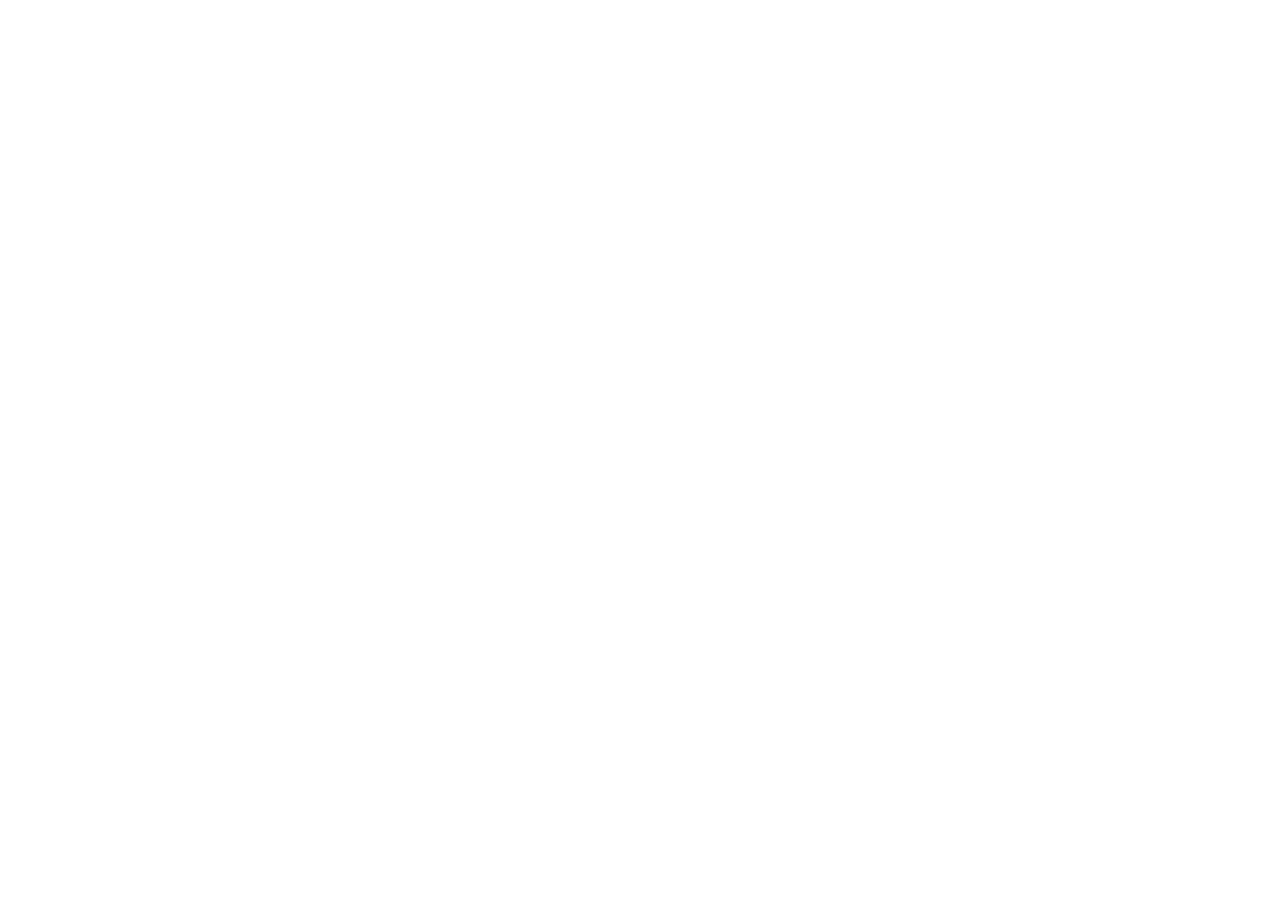
==== V3/src/index.html @ 473b12e4 "added v3 design and startedv3 code" ====
<!doctype html>
<html class="no-js" lang="">

<head>
  <meta charset="utf-8">
  <meta http-equiv="x-ua-compatible" content="ie=edge">
  <title>Lydia Jiang | Portfolio</title>
  <meta name="description" content="">
  <meta name="viewport" content="width=device-width, initial-scale=1, shrink-to-fit=no">

  <link rel="manifest" href="site.webmanifest">
  <link rel="apple-touch-icon" href="icon.png">
  <!-- Place favicon.ico in the root directory -->

  <link href="https://fonts.googleapis.com/css?family=Roboto:300,400,500,700" rel="stylesheet">
  <link rel="stylesheet" href="css/main.css">
</head>

<body>



</body>

</html>
---- V3/src/css/main.css ----
/* Base Styles */
/* ========================================================================== */

html, body {margin: 0; padding: 0;}
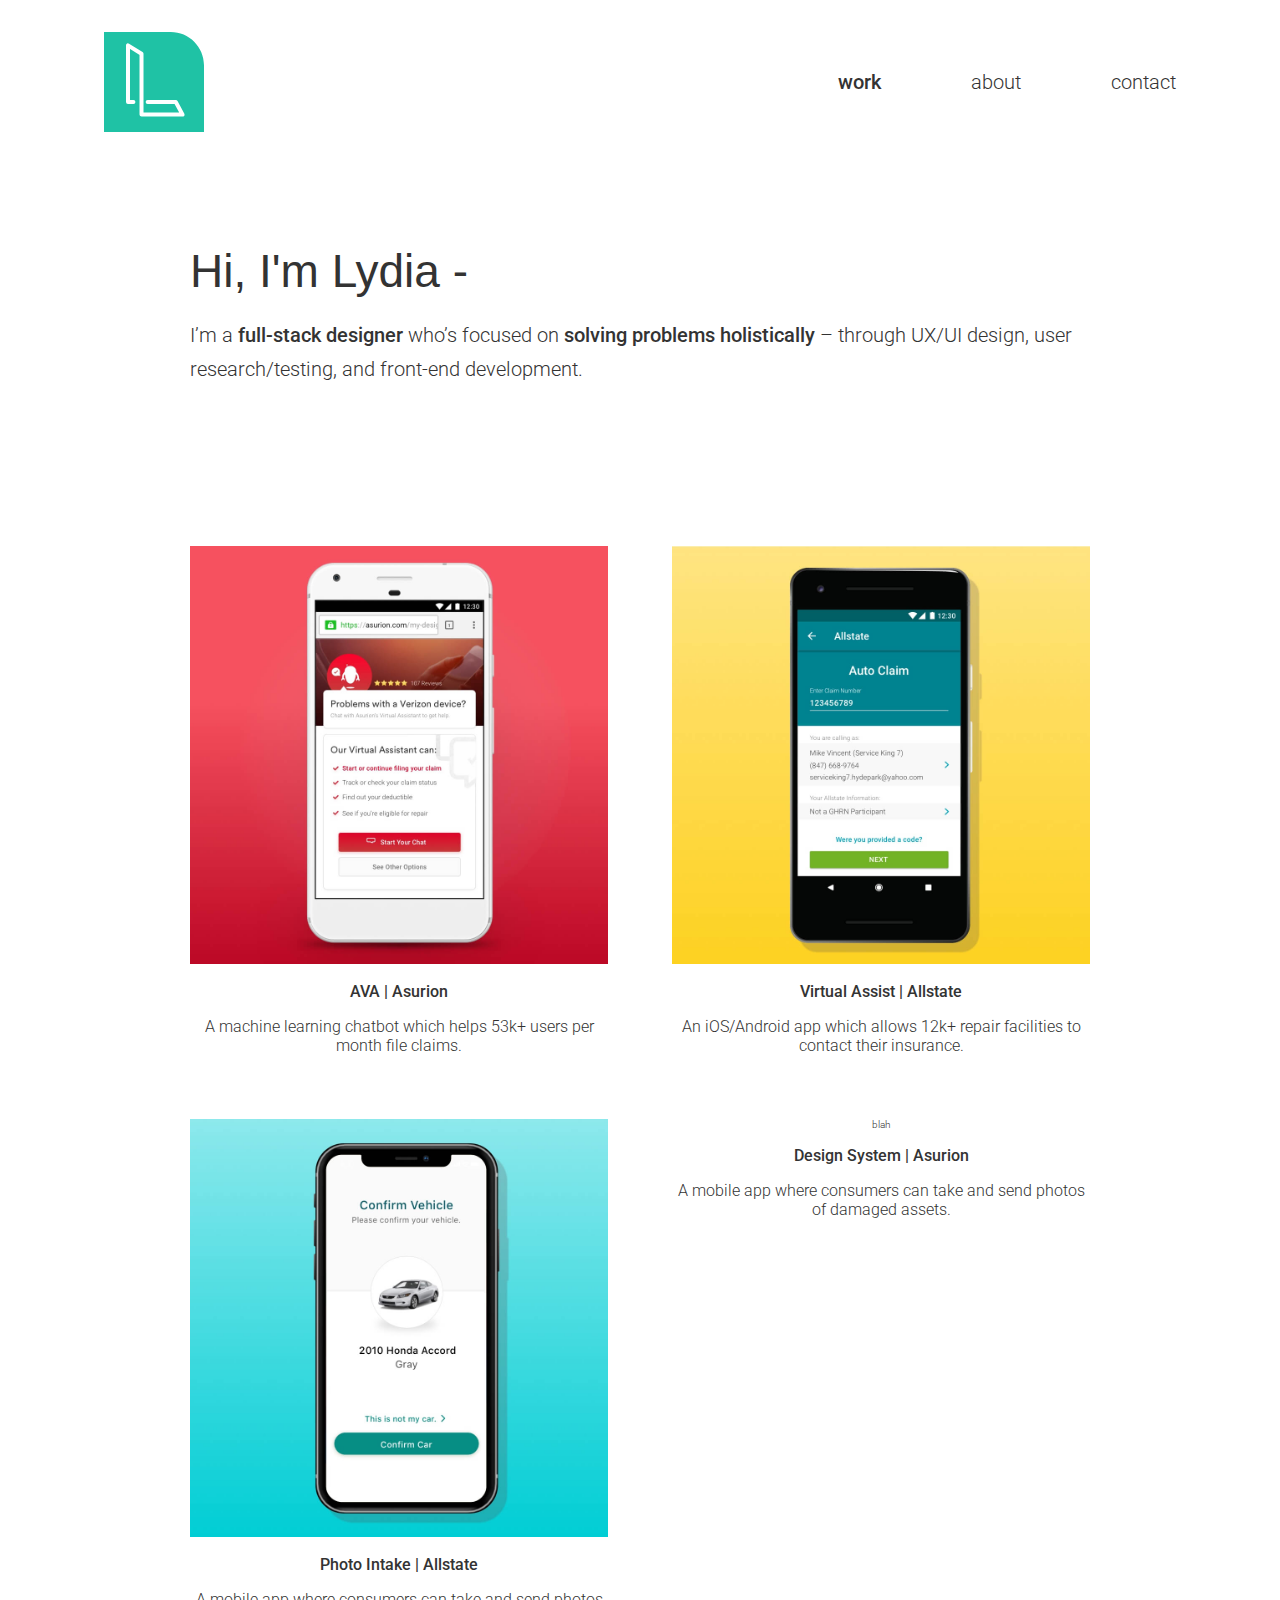
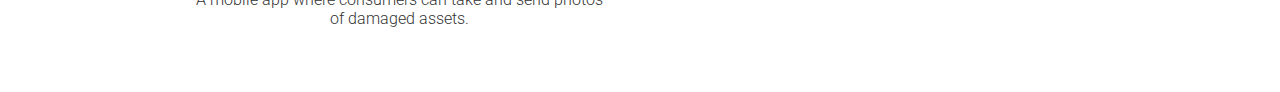
==== commit 01ee76ff: "made logo, almost finished index page with nav/intro/work, and created ava project page" ====
--- a/V3/src/index.html
+++ b/V3/src/index.html
@@ -14,10 +14,56 @@
 
   <link href="https://fonts.googleapis.com/css?family=Roboto:300,400,500,700" rel="stylesheet">
   <link rel="stylesheet" href="css/main.css">
+  <link rel="stylesheet" href="css/index.css">
 </head>
 
 <body>
 
+<div class="navigation">
+  <a class="logo" href="index.html"><img src="img/index/logo.svg"></a>
+  <div class="menu">
+    <a class="menu_options menu_options-selected">work</a>
+    <a class="menu_options">about</a>
+    <a class="menu_options">contact</a>
+  </div>
+</div>
+
+<main class="main">
+  <section class="introduction">
+    <h1>Hi, I'm Lydia -</h1>
+    <p>I’m a <b>full-stack designer</b> who’s focused on <b>solving problems holistically</b> – through UX/UI design, user research/testing, and front-end development.</p>
+  </section>
+
+  <section class="work">
+    <div class="work_row">
+        <div class="work_piece">
+          <a class="work_image" href="ava.html"><img src="img/index/preview-ava.jpg" alt="AVA for Asurion"></a>
+          <a class="work_title" href="ava.html">AVA | Asurion</a>
+          <p class="work_description">A machine learning chatbot which helps 53k+ users per month file claims. </p>
+        </div>
+
+        <div class="work_piece">
+          <a class="work_image"><img src="img/index/preview-virtualassist.jpg" alt="AVA for Asurion"></a>
+          <a class="work_title">Virtual Assist | Allstate</a>
+          <p class="work_description">An iOS/Android app which allows 12k+ repair facilities to contact their insurance.</p>
+        </div>
+    </div>
+
+    <div class="work_row">
+      <div class="work_piece">
+        <a class="work_image"><img src="img/index/preview-photointake.jpg" alt="AVA for Asurion"></a>
+        <a class="work_title">Photo Intake | Allstate</a>
+        <p class="work_description">A mobile app where consumers can take and send photos of damaged assets.</p>
+      </div>
+
+      <div class="work_piece">
+        <a class="work_image">blah</a>
+        <a class="work_title">Design System | Asurion</a>
+        <p class="work_description">A mobile app where consumers can take and send photos of damaged assets.</p>
+      </div>
+    </div>
+  </section>
+</main>
 
 
 </body>
--- a/V3/src/css/main.css
+++ b/V3/src/css/main.css
@@ -1,7 +1,36 @@
+
+/* Imports */
+/* ========================================================================== */
+
+/* Graphik Medium */
+@font-face {
+  font-family: 'Graphik';
+  src: url('/fonts/Graphik-Medium.ttf') format('ttf'),
+  url('/fonts/Graphik-Medium.ttf') format('ttf');
+  font-weight: 500;
+}
+
 
 /* Base Styles */
 /* ========================================================================== */
 
-html, body {margin: 0; padding: 0;}
+html, body {margin: 0; padding: 0; font-family: Roboto, sans-serif; font-weight: 300; color: #333333;}
+  html {font-size: 62.5%;}
+  main, section {display: block;}
+  h1, h2, h3, h4 {font-weight: normal; margin: 0; padding: 0;}
+  h1 {font-family: Graphik, Helvetica, Arial, sans-serif; font-weight: 500; font-size: 4.6rem;}
+  a, a:visited, a:hover {text-decoration: none; color: unset;}
+    a:hover {cursor: pointer;}
+  b {font-weight: 500;}
 
 
+/* Navigation */
+/* ========================================================================== */
+.navigation {display: flex; padding: 3.2rem 10.4rem; justify-content: space-between; align-items: center;}
+  a.logo {width: 10.0rem; height: 10.0rem; display: block;}
+    a.logo:hover {opacity: 0.7; transition: opacity 0.4s;}
+    .logo img {width: 100%;}
+  .menu_options {font-size: 2.0rem; padding-right: 8.8rem;}
+    .menu_options:last-child {padding-right: 0;}
+  a.menu_options:hover {color: #11A58B; transition: color 0.4s;}
+    .menu_options-selected {font-weight: 500;}
--- a/V3/src/css/index.css
+++ b/V3/src/css/index.css
@@ -0,0 +1,19 @@
+
+/* Content */
+/* ========================================================================== */
+
+.main {width: 900px; margin: auto;}
+
+.introduction {margin: 8.0rem 0 0;}
+  .introduction p {font-size: 2.0rem; line-height: 3.4rem;}
+
+.work {margin: 16.0rem 0 0;}
+  .work_row {display: flex; flex-direction: row; margin: 4.8rem 0;}
+    .work_piece {width: 50%; text-align: center;}
+      .work_piece:first-child {margin-right: 3.2rem;}
+      .work_piece:last-child {margin-left: 3.2rem;}
+      a.work_title, a.work_image {display: block;}
+      a.work_title, .work_description {font-size: 1.6rem;}
+        a.work_title {font-weight: 500; margin-top: 1.6rem;}
+        a.work_image img {width: 100%;}
+          a.work_image:hover {opacity: 0.7; transition: opacity 0.4s;}
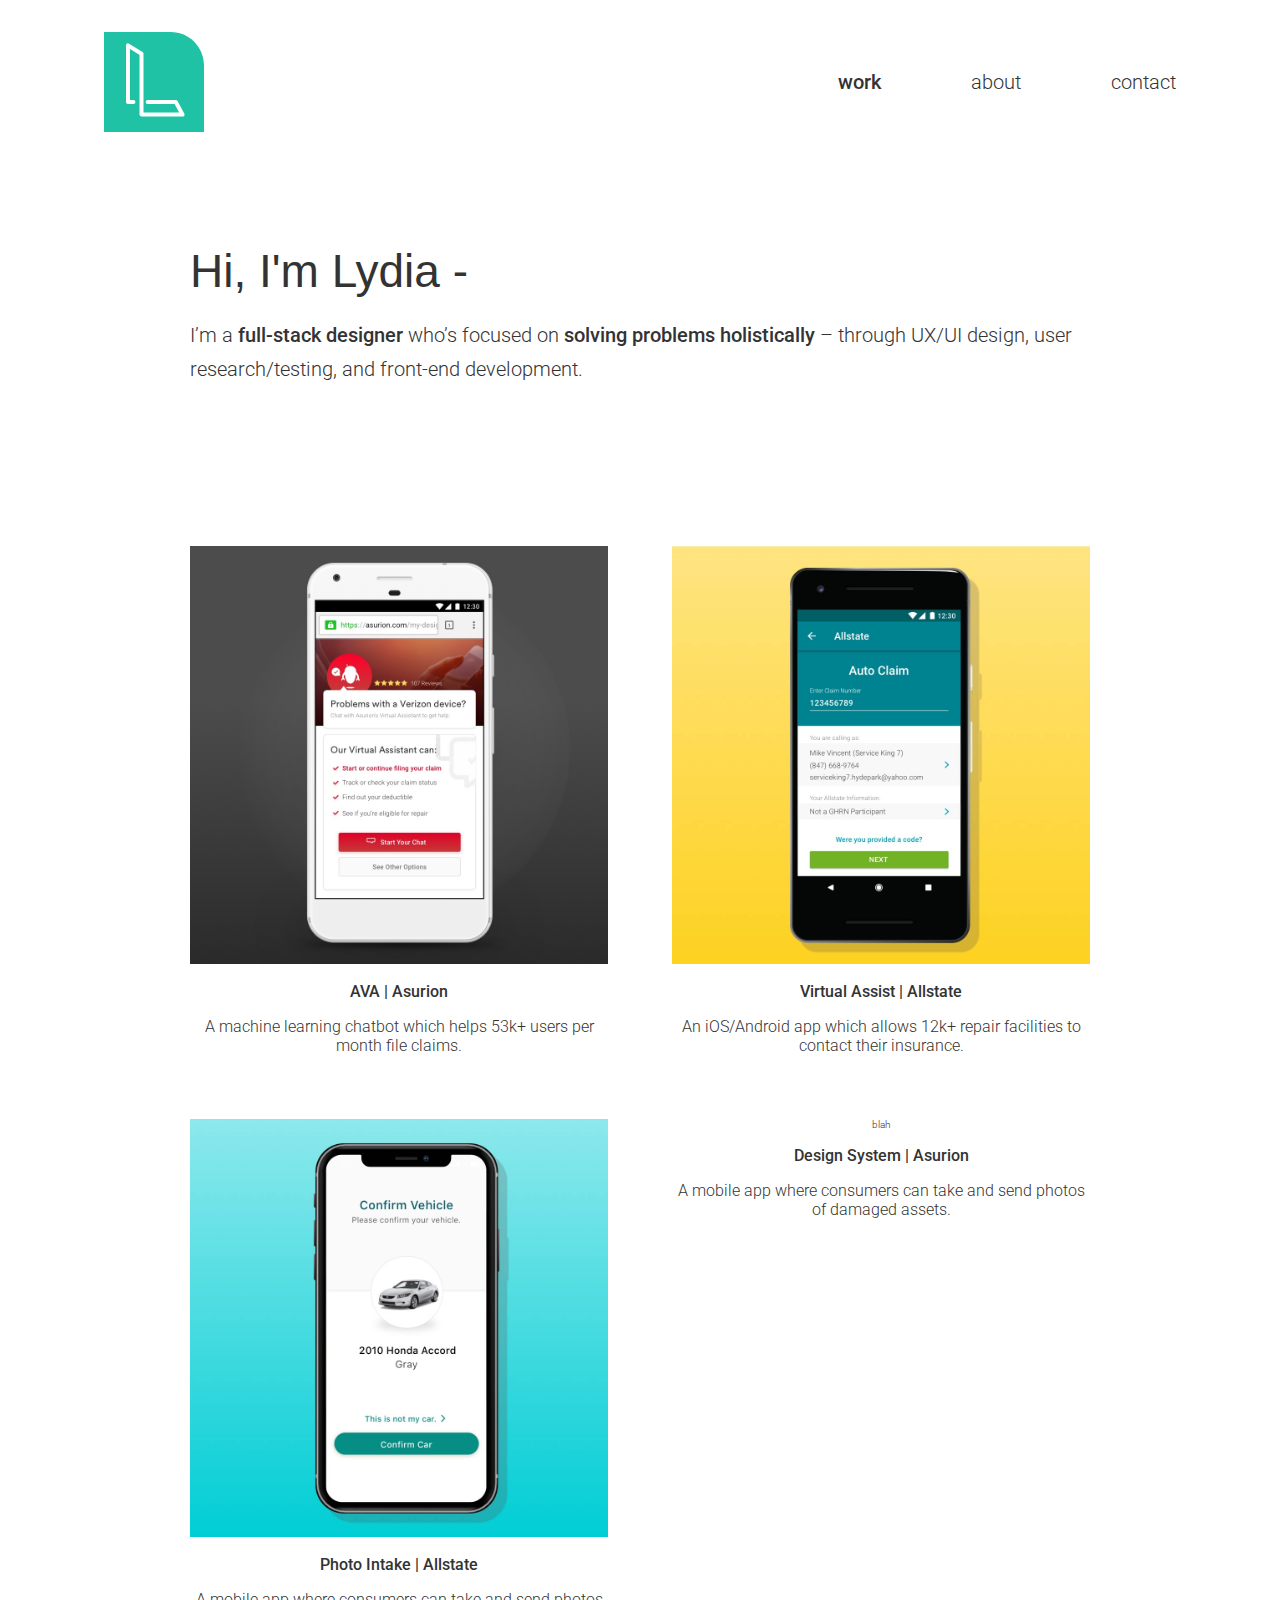
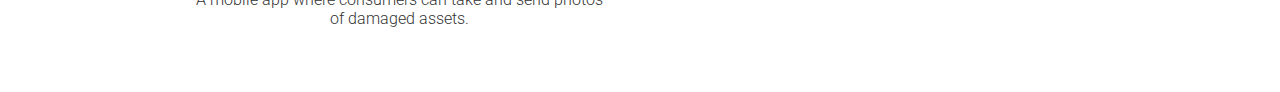
==== commit 44b6f491: "added virtual assist and photo intake, and about/contact for v3" ====
--- a/V3/src/index.html
+++ b/V3/src/index.html
@@ -22,9 +22,9 @@
 <div class="navigation">
   <a class="logo" href="index.html"><img src="img/index/logo.svg"></a>
   <div class="menu">
-    <a class="menu_options menu_options-selected">work</a>
-    <a class="menu_options">about</a>
-    <a class="menu_options">contact</a>
+    <a class="menu_options menu_options-selected" href="index.html">work</a>
+    <a class="menu_options" href="about.html">about</a>
+    <a class="menu_options" href="contact.html">contact</a>
   </div>
 </div>
 
@@ -43,16 +43,16 @@
         </div>
 
         <div class="work_piece">
-          <a class="work_image"><img src="img/index/preview-virtualassist.jpg" alt="AVA for Asurion"></a>
-          <a class="work_title">Virtual Assist | Allstate</a>
+          <a class="work_image" href="virtual-assist.html"><img src="img/index/preview-virtualassist.jpg" alt="AVA for Asurion"></a>
+          <a class="work_title" href="virtual-assist.html">Virtual Assist | Allstate</a>
           <p class="work_description">An iOS/Android app which allows 12k+ repair facilities to contact their insurance.</p>
         </div>
     </div>
 
     <div class="work_row">
       <div class="work_piece">
-        <a class="work_image"><img src="img/index/preview-photointake.jpg" alt="AVA for Asurion"></a>
-        <a class="work_title">Photo Intake | Allstate</a>
+        <a class="work_image" href="photo-intake.html"><img src="img/index/preview-photointake.jpg" alt="AVA for Asurion"></a>
+        <a class="work_title" href="photo-intake.html">Photo Intake | Allstate</a>
         <p class="work_description">A mobile app where consumers can take and send photos of damaged assets.</p>
       </div>
 
--- a/V3/src/css/main.css
+++ b/V3/src/css/main.css
@@ -34,3 +34,4 @@
     .menu_options:last-child {padding-right: 0;}
   a.menu_options:hover {color: #11A58B; transition: color 0.4s;}
     .menu_options-selected {font-weight: 500;}
+
--- a/V3/src/css/index.css
+++ b/V3/src/css/index.css
@@ -1,8 +1,6 @@
 
 /* Content */
 /* ========================================================================== */
-
-.main {width: 900px; margin: auto;}
 
 .introduction {margin: 8.0rem 0 0;}
   .introduction p {font-size: 2.0rem; line-height: 3.4rem;}
@@ -17,3 +15,8 @@
         a.work_title {font-weight: 500; margin-top: 1.6rem;}
         a.work_image img {width: 100%;}
           a.work_image:hover {opacity: 0.7; transition: opacity 0.4s;}
+
+
+/* Main */
+/* ========================================================================== */
+.main {width: 900px; margin: auto;}
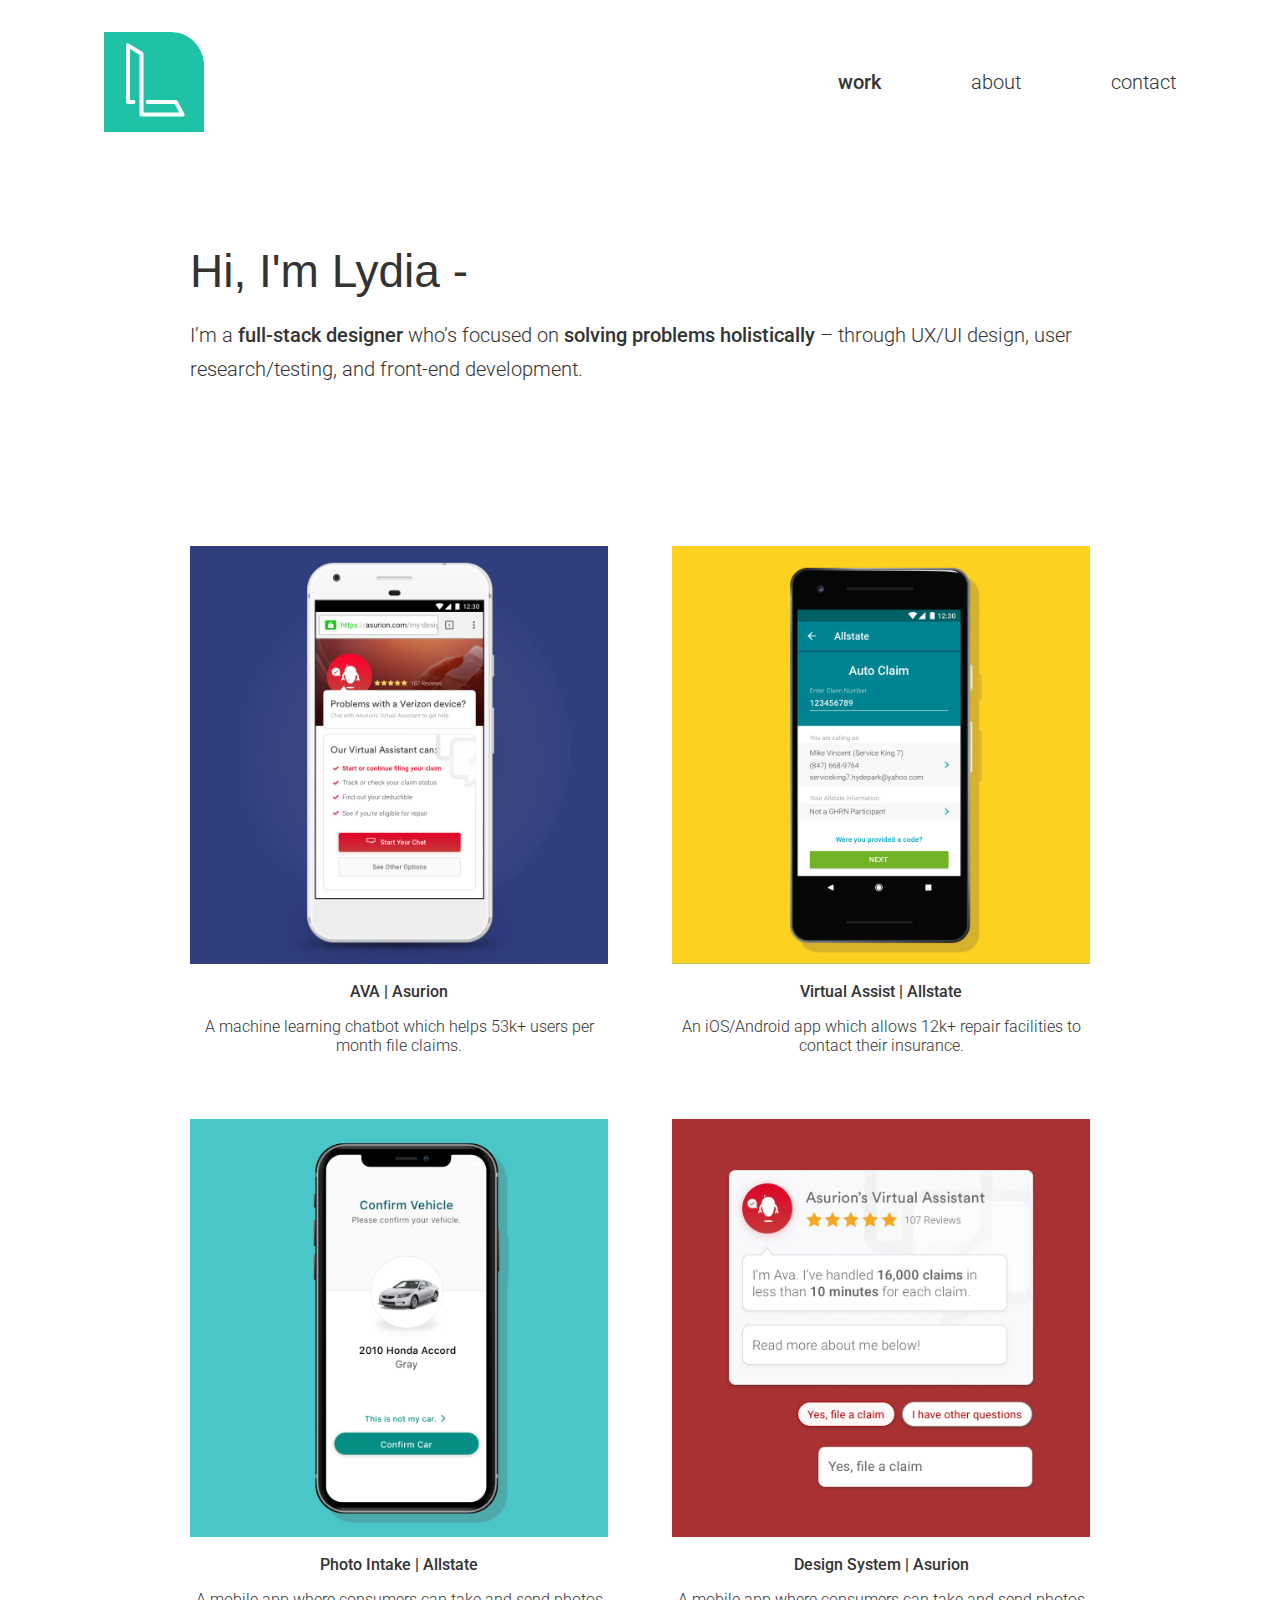
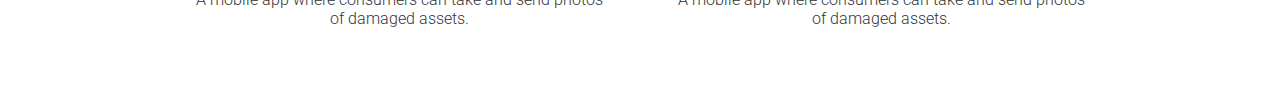
==== commit ff6eb896: "MVP reached for V3 - not yet responsive, needs content optimization" ====
--- a/V3/src/index.html
+++ b/V3/src/index.html
@@ -57,7 +57,7 @@
       </div>
 
       <div class="work_piece">
-        <a class="work_image">blah</a>
+        <a class="work_image" href="design-system.html"><img src="img/index/preview-designsystem.jpg" alt="A design system for AVA"></a>
         <a class="work_title">Design System | Asurion</a>
         <p class="work_description">A mobile app where consumers can take and send photos of damaged assets.</p>
       </div>
--- a/V3/src/css/main.css
+++ b/V3/src/css/main.css
@@ -34,4 +34,6 @@
     .menu_options:last-child {padding-right: 0;}
   a.menu_options:hover {color: #11A58B; transition: color 0.4s;}
     .menu_options-selected {font-weight: 500;}
+a.text_link {font-weight: 500; color: #00729D;}
+  a.text_link:hover {color: #005B7D;}
 
